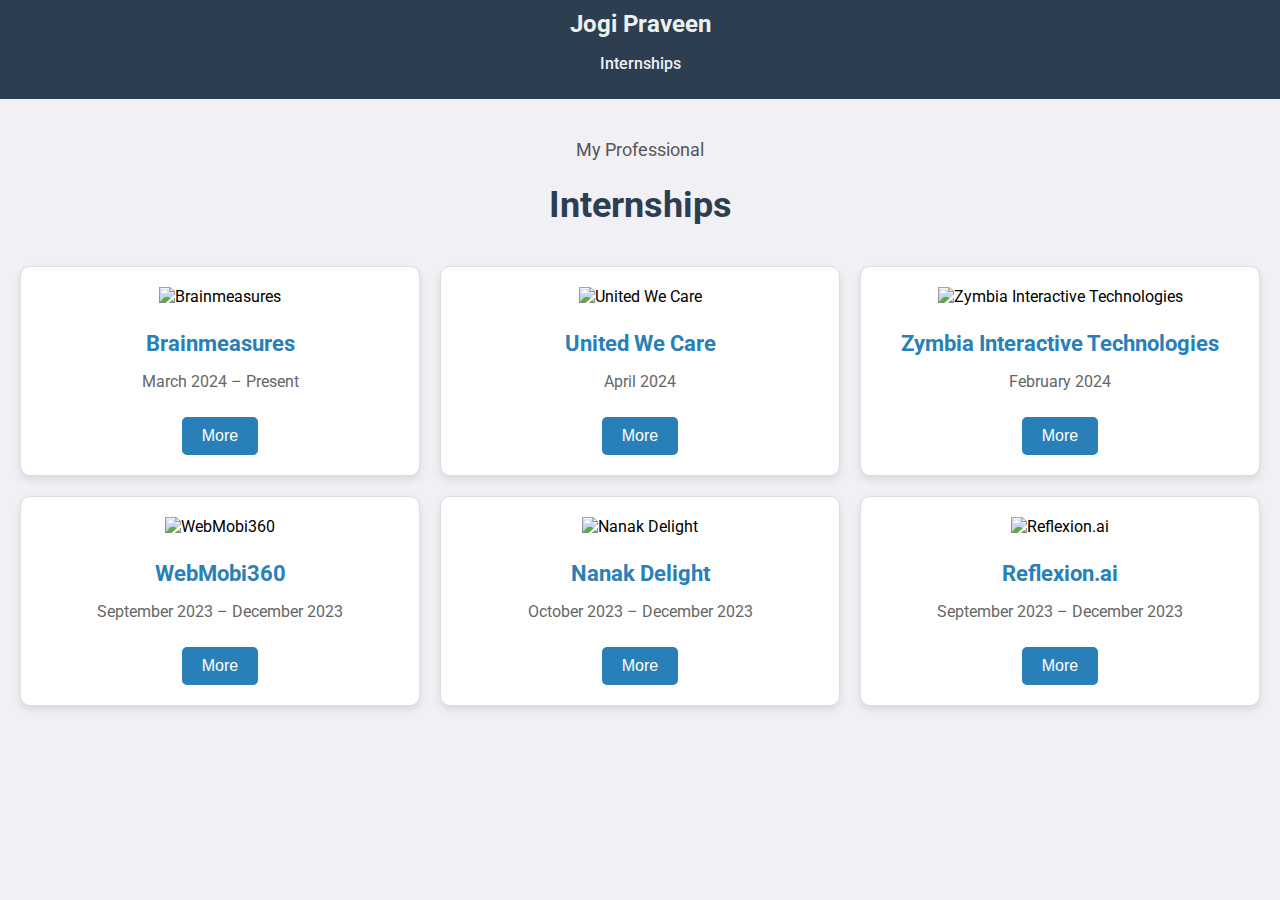
==== intern.html @ b28b07de "Add files via upload" ====
<!DOCTYPE html>
<html lang="en">
<head>
    <meta charset="UTF-8" />
    <meta http-equiv="X-UA-Compatible" content="IE=edge" />
    <meta name="viewport" content="width=device-width, initial-scale=1.0" />
    <title>Internships - Jogi Praveen</title>
    <link rel="stylesheet" href="https://cdnjs.cloudflare.com/ajax/libs/font-awesome/5.15.4/css/all.min.css" />
    <link rel="stylesheet" href="https://fonts.googleapis.com/css2?family=Roboto:wght@400;500;700&display=swap" />
    <style>
        body {
            font-family: 'Roboto', sans-serif;
            margin: 0;
            padding: 0;
            background-color: #f0f0f5;
        }
        nav {
            background-color: #2c3e50;
            color: #ecf0f1;
            padding: 10px 0;
            text-align: center;
        }
        .logo {
            font-size: 24px;
            font-weight: 700;
        }
        .nav-links {
            list-style: none;
            padding: 0;
        }
        .nav-links li {
            display: inline;
            margin: 0 15px;
        }
        .nav-links a {
            color: #ecf0f1;
            text-decoration: none;
            font-weight: 500;
        }
        .section__text__p1 {
            font-size: 18px;
            color: #555;
            text-align: center;
            margin-top: 40px;
        }
        .title {
            font-size: 36px;
            color: #2c3e50;
            text-align: center;
            margin-bottom: 20px;
        }
        .experience-details-container {
            display: grid;
            grid-template-columns: repeat(auto-fit, minmax(300px, 1fr));
            gap: 20px;
            justify-content: center;
            padding: 20px;
        }
        .details-container {
            background-color: #fff;
            border: 1px solid #ddd;
            border-radius: 10px;
            box-shadow: 0 4px 8px rgba(0, 0, 0, 0.1);
            padding: 20px;
            text-align: center;
            transition: transform 0.3s, box-shadow 0.3s;
        }
        .details-container:hover {
            transform: translateY(-5px);
            box-shadow: 0 6px 12px rgba(0, 0, 0, 0.15);
        }
        .details-container .more-details {
            display: none;
            text-align: left;
            margin-top: 10px;
        }
        .details-container img {
            width: 100px;
            height: auto;
            margin-bottom: 15px;
        }
        .project-title {
            margin: 10px 0;
            font-size: 22px;
            color: #2980b9;
        }
        .details-container p {
            font-size: 16px;
            color: #666;
        }
        .details-container button {
            margin-top: 10px;
            padding: 10px 20px;
            background-color: #2980b9;
            color: #fff;
            border: none;
            border-radius: 5px;
            cursor: pointer;
            font-size: 16px;
            transition: background-color 0.3s;
        }
        .details-container button:hover {
            background-color: #1f618d;
        }
        .details-container ul {
            padding-left: 20px;
            text-align: left;
            font-size: 14px;
            color: #333;
        }
        .details-container ul li {
            margin-bottom: 10px;
        }
    </style>
    <script>
        function toggleDetails(id) {
            const details = document.getElementById(id);
            if (details.style.display === "none" || details.style.display === "") {
                details.style.display = "block";
            } else {
                details.style.display = "none";
            }
        }
    </script>
</head>
<body>
    <nav id="desktop-nav">
        <div class="logo">Jogi Praveen</div>
        <div>
            <ul class="nav-links">
                <li><a href="internships.html">Internships</a></li>
            </ul>
        </div>
    </nav>

    <section id="internships">
        <p class="section__text__p1"><h>My Professional</h</p>
        <h1 class="title">Internships</h1>
        <div class="experience-details-container">
            <!-- Brainmeasures Internship -->
            <div class="details-container">
                <img src="assets/download.jpeg" alt="Brainmeasures" class="project-img" />
                <h2 class="project-title">Brainmeasures</h2>
                <p>March 2024 – Present</p>
                <button onclick="toggleDetails('brainmeasures-details')">More</button>
                <div id="brainmeasures-details" class="more-details">
                    <ul>
                        <li>Developed AI applications using OpenAI and Langchain, automating question and content generation to enhance educational services.</li>
                        <li>Architected scalable solutions for content creation leveraging advanced language models.</li>
                    </ul>
                </div>
            </div>

            <!-- United We Care Internship -->
            <div class="details-container">
                <img src="C:\Users\jogip\Desktop\portfolio\html-css-js-portfolio-tutorial-2\assets\unitedwecare.png" alt="United We Care" class="project-img" />
                <h2 class="project-title">United We Care</h2>
                <p>April 2024</p>
                <button onclick="toggleDetails('unitedwecare-details')">More</button>
                <div id="unitedwecare-details" class="more-details">
                    <ul>
                        <li>Optimized data integration solutions with Neo4j for health data applications.</li>
                        <li>Improved data processing efficiency with Docker workflows.</li>
                    </ul>
                </div>
            </div>

            <!-- Zymbia Interactive Technologies Internship -->
            <div class="details-container">
                <img src="./assets/carpm.png" alt="Zymbia Interactive Technologies" class="project-img" />
                <h2 class="project-title">Zymbia Interactive Technologies</h2>
                <p>February 2024</p>
                <button onclick="toggleDetails('zymbia-details')">More</button>
                <div id="zymbia-details" class="more-details">
                    <ul>
                        <li>Enhanced chatbot performance using OpenAI API and advanced prompting techniques.</li>
                        <li>Implemented an Interactive chatbot interface with Streamlit.</li>
                    </ul>
                </div>
            </div>

            <!-- WebMobi360 Internship -->
            <div class="details-container">
                <img src="C:\Users\jogip\Desktop\portfolio\html-css-js-portfolio-tutorial-2\assets\webmobi.jpeg" alt="WebMobi360" class="project-img" />
                <h2 class="project-title">WebMobi360</h2>
                <p>September 2023 – December 2023</p>
                <button onclick="toggleDetails('webmobi360-details')">More</button>
                <div id="webmobi360-details" class="more-details">
                    <ul>
                        <li>Developed a face emotion recognition system using advanced computer vision techniques.</li>
                        <li>Created responsive software solutions to improve user interaction.</li>
                    </ul>
                </div>
            </div>

            <!-- Nanak Delight Internship -->
            <div class="details-container">
                <img src="./assets/nanak" alt="Nanak Delight" class="project-img" />
                <h2 class="project-title">Nanak Delight</h2>
                <p>October 2023 – December 2023</p>
                <button onclick="toggleDetails('nanakdelight-details')">More</button>
                <div id="nanakdelight-details" class="more-details">
                    <ul>
                        <li>Analyzed and managed datasets related to exports and imports, ensuring data accuracy and compliance with industry standards.</li>
                        <li>Developed data analysis tools to extract meaningful insights, contributing to informed decision-making in the exports and imports domain.</li>
                        <li>Optimized data workflows, improving efficiency by 60% to support data-driven strategies for exports and imports operations.</li>
                    </ul>
                </div>
            </div>

            <!-- Reflexion.ai Internship -->
            <div class="details-container">
                <img src="./assets/reflexion.ai" alt="Reflexion.ai" class="project-img" />
                <h2 class="project-title">Reflexion.ai</h2>
                <p>September 2023 – December 2023</p>
                <button onclick="toggleDetails('reflexionai-details')">More</button>
                <div id="reflexionai-details" class="more-details">
                    <ul>
                        <li>Managed and curated labeled datasets for AI training purposes, ensuring data accuracy to project requirements.</li>
                        <li>Developed an efficient data annotation tool, facilitating seamless data labeling for AI models.</li>
                        <li>Optimized data annotation workflows, improving efficiency by 60% to support AI model training.</li>
                        <li>Proficient in leveraging tools and techniques for preprocessing and analyzing large-scale datasets.</li>
                    </ul>
                </div>
            </div>
        </div>
    </section>
</body>
</html>
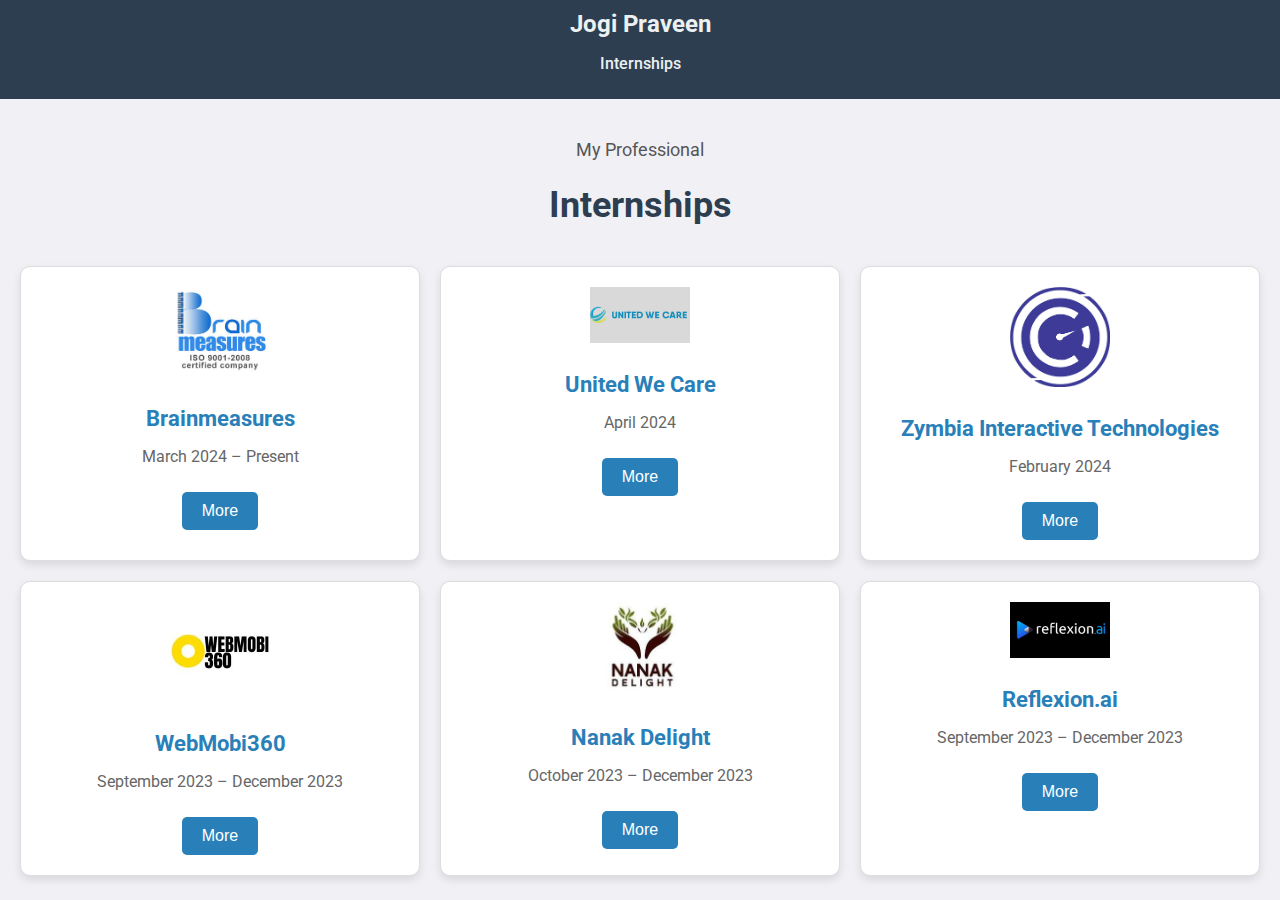
==== commit cf988239: "Update intern.html" ====
--- a/intern.html
+++ b/intern.html
@@ -153,7 +153,7 @@
 
             <!-- United We Care Internship -->
             <div class="details-container">
-                <img src="C:\Users\jogip\Desktop\portfolio\html-css-js-portfolio-tutorial-2\assets\unitedwecare.png" alt="United We Care" class="project-img" />
+                <img src="./assets/unitedwecare.png" alt="United We Care" class="project-img" />
                 <h2 class="project-title">United We Care</h2>
                 <p>April 2024</p>
                 <button onclick="toggleDetails('unitedwecare-details')">More</button>
@@ -181,7 +181,7 @@
 
             <!-- WebMobi360 Internship -->
             <div class="details-container">
-                <img src="C:\Users\jogip\Desktop\portfolio\html-css-js-portfolio-tutorial-2\assets\webmobi.jpeg" alt="WebMobi360" class="project-img" />
+                <img src="./assets/webmobi.jpeg" alt="WebMobi360" class="project-img" />
                 <h2 class="project-title">WebMobi360</h2>
                 <p>September 2023 – December 2023</p>
                 <button onclick="toggleDetails('webmobi360-details')">More</button>
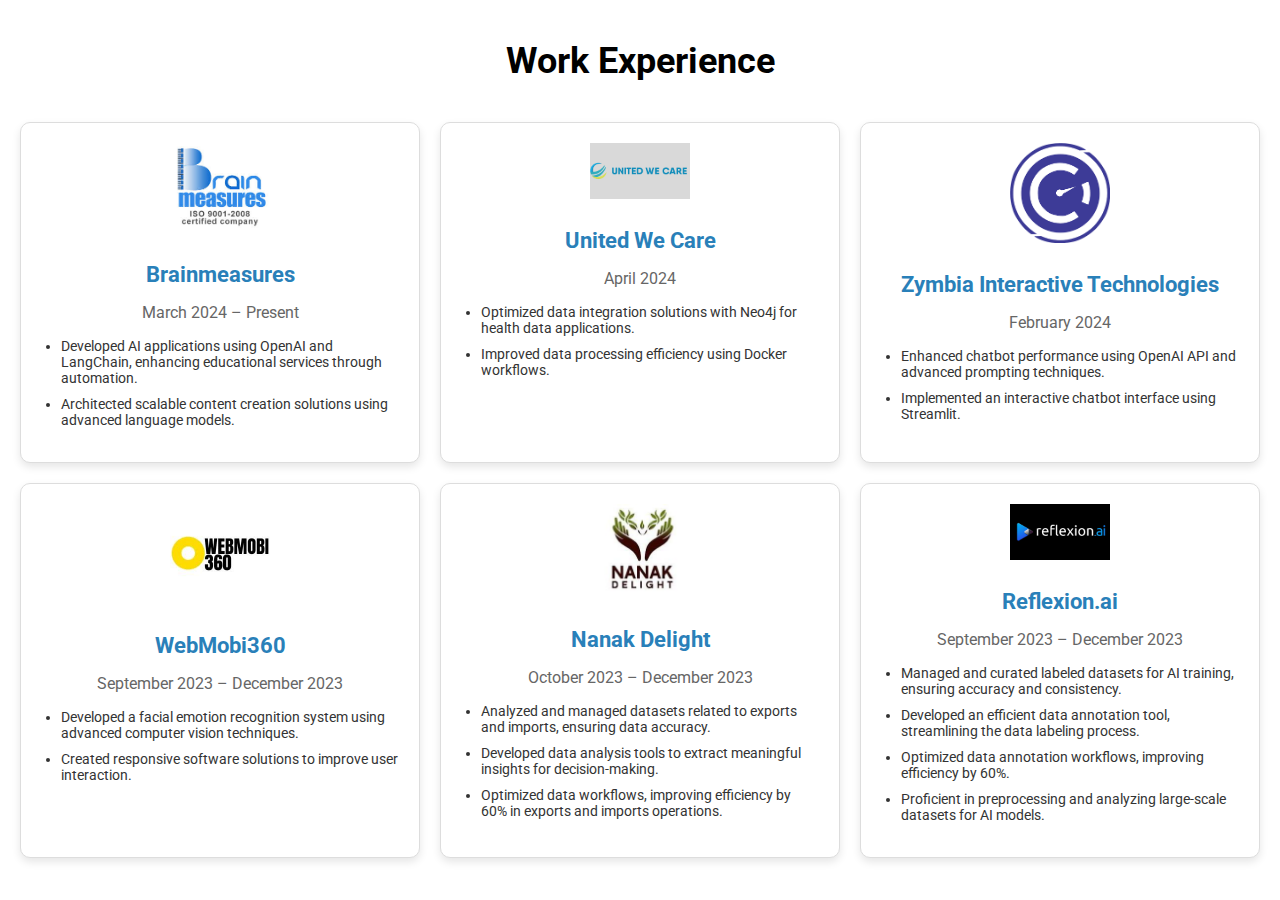
==== commit 0bcdce22: "Update intern.html" ====
--- a/intern.html
+++ b/intern.html
@@ -2,58 +2,31 @@
 <html lang="en">
 <head>
     <meta charset="UTF-8" />
-    <meta http-equiv="X-UA-Compatible" content="IE=edge" />
     <meta name="viewport" content="width=device-width, initial-scale=1.0" />
-    <title>Internships - Jogi Praveen</title>
+    <title>Work Experience</title>
+    
+    <!-- Font and Icon Styles -->
     <link rel="stylesheet" href="https://cdnjs.cloudflare.com/ajax/libs/font-awesome/5.15.4/css/all.min.css" />
     <link rel="stylesheet" href="https://fonts.googleapis.com/css2?family=Roboto:wght@400;500;700&display=swap" />
+    
+    <!-- Custom CSS -->
     <style>
         body {
             font-family: 'Roboto', sans-serif;
             margin: 0;
             padding: 0;
-            background-color: #f0f0f5;
+            background-color: #ffffff;
         }
-        nav {
-            background-color: #2c3e50;
-            color: #ecf0f1;
-            padding: 10px 0;
+        .section-title {
+            font-size: 36px;
+            color: #000000;
             text-align: center;
-        }
-        .logo {
-            font-size: 24px;
-            font-weight: 700;
-        }
-        .nav-links {
-            list-style: none;
-            padding: 0;
-        }
-        .nav-links li {
-            display: inline;
-            margin: 0 15px;
-        }
-        .nav-links a {
-            color: #ecf0f1;
-            text-decoration: none;
-            font-weight: 500;
-        }
-        .section__text__p1 {
-            font-size: 18px;
-            color: #555;
-            text-align: center;
-            margin-top: 40px;
-        }
-        .title {
-            font-size: 36px;
-            color: #2c3e50;
-            text-align: center;
-            margin-bottom: 20px;
+            margin: 40px 0 20px;
         }
         .experience-details-container {
             display: grid;
             grid-template-columns: repeat(auto-fit, minmax(300px, 1fr));
             gap: 20px;
-            justify-content: center;
             padding: 20px;
         }
         .details-container {
@@ -63,16 +36,6 @@
             box-shadow: 0 4px 8px rgba(0, 0, 0, 0.1);
             padding: 20px;
             text-align: center;
-            transition: transform 0.3s, box-shadow 0.3s;
-        }
-        .details-container:hover {
-            transform: translateY(-5px);
-            box-shadow: 0 6px 12px rgba(0, 0, 0, 0.15);
-        }
-        .details-container .more-details {
-            display: none;
-            text-align: left;
-            margin-top: 10px;
         }
         .details-container img {
             width: 100px;
@@ -88,20 +51,6 @@
             font-size: 16px;
             color: #666;
         }
-        .details-container button {
-            margin-top: 10px;
-            padding: 10px 20px;
-            background-color: #2980b9;
-            color: #fff;
-            border: none;
-            border-radius: 5px;
-            cursor: pointer;
-            font-size: 16px;
-            transition: background-color 0.3s;
-        }
-        .details-container button:hover {
-            background-color: #1f618d;
-        }
         .details-container ul {
             padding-left: 20px;
             text-align: left;
@@ -112,117 +61,83 @@
             margin-bottom: 10px;
         }
     </style>
-    <script>
-        function toggleDetails(id) {
-            const details = document.getElementById(id);
-            if (details.style.display === "none" || details.style.display === "") {
-                details.style.display = "block";
-            } else {
-                details.style.display = "none";
-            }
-        }
-    </script>
 </head>
 <body>
-    <nav id="desktop-nav">
-        <div class="logo">Jogi Praveen</div>
-        <div>
-            <ul class="nav-links">
-                <li><a href="internships.html">Internships</a></li>
-            </ul>
-        </div>
-    </nav>
 
-    <section id="internships">
-        <p class="section__text__p1"><h>My Professional</h</p>
-        <h1 class="title">Internships</h1>
+    <!-- Work Experience Section -->
+    <section id="work-experience">
+        <h1 class="section-title">Work Experience</h1>
         <div class="experience-details-container">
+
             <!-- Brainmeasures Internship -->
             <div class="details-container">
-                <img src="assets/download.jpeg" alt="Brainmeasures" class="project-img" />
+                <img src="assets/download.jpeg" alt="Brainmeasures Logo" class="project-img" />
                 <h2 class="project-title">Brainmeasures</h2>
                 <p>March 2024 – Present</p>
-                <button onclick="toggleDetails('brainmeasures-details')">More</button>
-                <div id="brainmeasures-details" class="more-details">
-                    <ul>
-                        <li>Developed AI applications using OpenAI and Langchain, automating question and content generation to enhance educational services.</li>
-                        <li>Architected scalable solutions for content creation leveraging advanced language models.</li>
-                    </ul>
-                </div>
+                <ul>
+                    <li>Developed AI applications using OpenAI and LangChain, enhancing educational services through automation.</li>
+                    <li>Architected scalable content creation solutions using advanced language models.</li>
+                </ul>
             </div>
 
             <!-- United We Care Internship -->
             <div class="details-container">
-                <img src="./assets/unitedwecare.png" alt="United We Care" class="project-img" />
+                <img src="./assets/unitedwecare.png" alt="United We Care Logo" class="project-img" />
                 <h2 class="project-title">United We Care</h2>
                 <p>April 2024</p>
-                <button onclick="toggleDetails('unitedwecare-details')">More</button>
-                <div id="unitedwecare-details" class="more-details">
-                    <ul>
-                        <li>Optimized data integration solutions with Neo4j for health data applications.</li>
-                        <li>Improved data processing efficiency with Docker workflows.</li>
-                    </ul>
-                </div>
+                <ul>
+                    <li>Optimized data integration solutions with Neo4j for health data applications.</li>
+                    <li>Improved data processing efficiency using Docker workflows.</li>
+                </ul>
             </div>
 
             <!-- Zymbia Interactive Technologies Internship -->
             <div class="details-container">
-                <img src="./assets/carpm.png" alt="Zymbia Interactive Technologies" class="project-img" />
+                <img src="./assets/carpm.png" alt="Zymbia Logo" class="project-img" />
                 <h2 class="project-title">Zymbia Interactive Technologies</h2>
                 <p>February 2024</p>
-                <button onclick="toggleDetails('zymbia-details')">More</button>
-                <div id="zymbia-details" class="more-details">
-                    <ul>
-                        <li>Enhanced chatbot performance using OpenAI API and advanced prompting techniques.</li>
-                        <li>Implemented an Interactive chatbot interface with Streamlit.</li>
-                    </ul>
-                </div>
+                <ul>
+                    <li>Enhanced chatbot performance using OpenAI API and advanced prompting techniques.</li>
+                    <li>Implemented an interactive chatbot interface using Streamlit.</li>
+                </ul>
             </div>
 
             <!-- WebMobi360 Internship -->
             <div class="details-container">
-                <img src="./assets/webmobi.jpeg" alt="WebMobi360" class="project-img" />
+                <img src="./assets/webmobi.jpeg" alt="WebMobi360 Logo" class="project-img" />
                 <h2 class="project-title">WebMobi360</h2>
                 <p>September 2023 – December 2023</p>
-                <button onclick="toggleDetails('webmobi360-details')">More</button>
-                <div id="webmobi360-details" class="more-details">
-                    <ul>
-                        <li>Developed a face emotion recognition system using advanced computer vision techniques.</li>
-                        <li>Created responsive software solutions to improve user interaction.</li>
-                    </ul>
-                </div>
+                <ul>
+                    <li>Developed a facial emotion recognition system using advanced computer vision techniques.</li>
+                    <li>Created responsive software solutions to improve user interaction.</li>
+                </ul>
             </div>
 
             <!-- Nanak Delight Internship -->
             <div class="details-container">
-                <img src="./assets/nanak" alt="Nanak Delight" class="project-img" />
+                <img src="./assets/nanak" alt="Nanak Delight Logo" class="project-img" />
                 <h2 class="project-title">Nanak Delight</h2>
                 <p>October 2023 – December 2023</p>
-                <button onclick="toggleDetails('nanakdelight-details')">More</button>
-                <div id="nanakdelight-details" class="more-details">
-                    <ul>
-                        <li>Analyzed and managed datasets related to exports and imports, ensuring data accuracy and compliance with industry standards.</li>
-                        <li>Developed data analysis tools to extract meaningful insights, contributing to informed decision-making in the exports and imports domain.</li>
-                        <li>Optimized data workflows, improving efficiency by 60% to support data-driven strategies for exports and imports operations.</li>
-                    </ul>
-                </div>
+                <ul>
+                    <li>Analyzed and managed datasets related to exports and imports, ensuring data accuracy.</li>
+                    <li>Developed data analysis tools to extract meaningful insights for decision-making.</li>
+                    <li>Optimized data workflows, improving efficiency by 60% in exports and imports operations.</li>
+                </ul>
             </div>
 
             <!-- Reflexion.ai Internship -->
             <div class="details-container">
-                <img src="./assets/reflexion.ai" alt="Reflexion.ai" class="project-img" />
+                <img src="./assets/reflexion.ai" alt="Reflexion.ai Logo" class="project-img" />
                 <h2 class="project-title">Reflexion.ai</h2>
                 <p>September 2023 – December 2023</p>
-                <button onclick="toggleDetails('reflexionai-details')">More</button>
-                <div id="reflexionai-details" class="more-details">
-                    <ul>
-                        <li>Managed and curated labeled datasets for AI training purposes, ensuring data accuracy to project requirements.</li>
-                        <li>Developed an efficient data annotation tool, facilitating seamless data labeling for AI models.</li>
-                        <li>Optimized data annotation workflows, improving efficiency by 60% to support AI model training.</li>
-                        <li>Proficient in leveraging tools and techniques for preprocessing and analyzing large-scale datasets.</li>
-                    </ul>
-                </div>
+                <ul>
+                    <li>Managed and curated labeled datasets for AI training, ensuring accuracy and consistency.</li>
+                    <li>Developed an efficient data annotation tool, streamlining the data labeling process.</li>
+                    <li>Optimized data annotation workflows, improving efficiency by 60%.</li>
+                    <li>Proficient in preprocessing and analyzing large-scale datasets for AI models.</li>
+                </ul>
             </div>
+
         </div>
     </section>
 </body>
